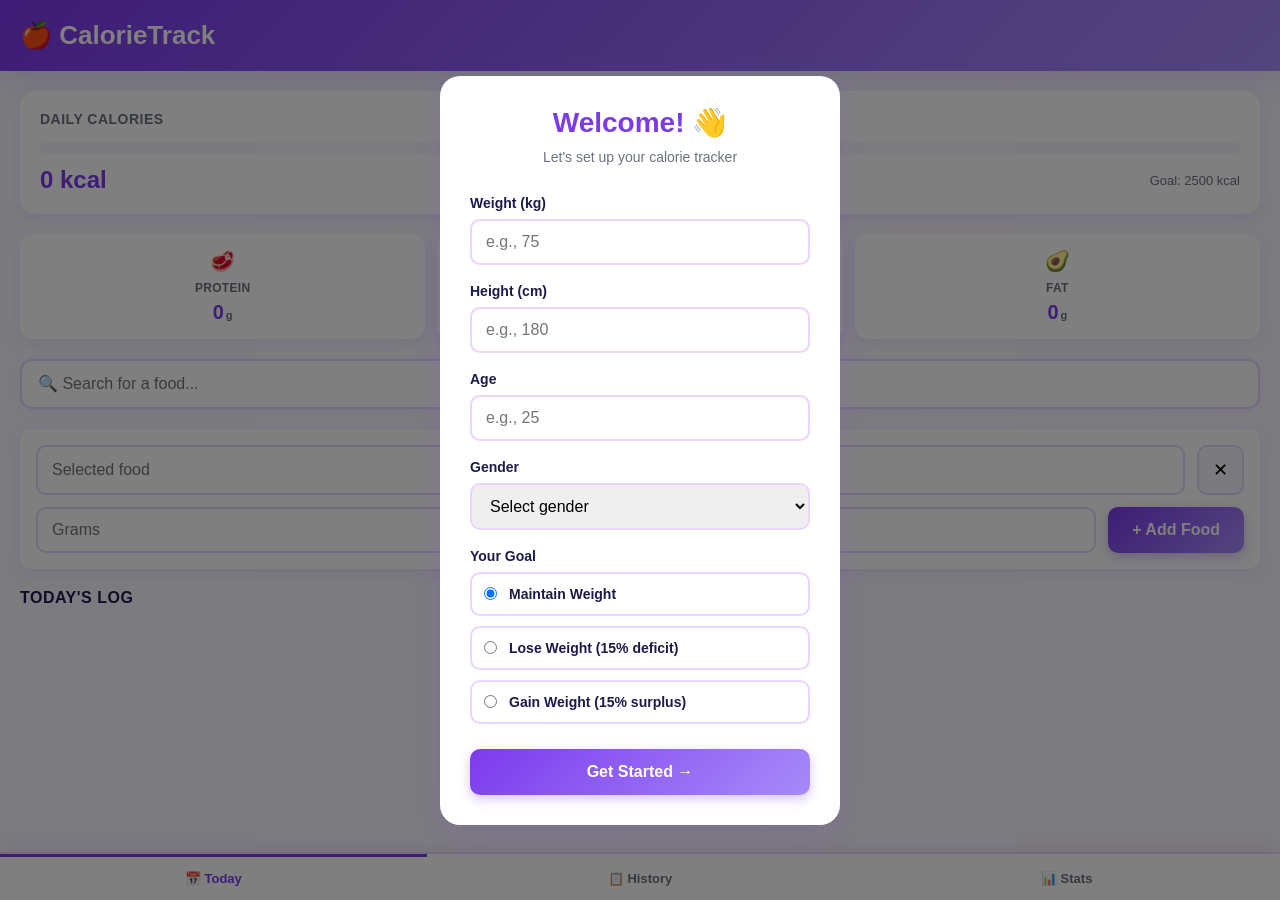
==== index.html @ 13ac5dbd "Move app files to root for GitHub Pages" ====
<!DOCTYPE html>
<html lang="en">
<head>
    <meta charset="UTF-8">
    <meta name="viewport" content="width=device-width, initial-scale=1.0">
    <title>Calorie Tracker</title>
    <link rel="stylesheet" href="css/style.css">
</head>
<body>
    <div class="app-container">
        <!-- Onboarding Modal -->
        <div id="onboardingModal" class="onboarding-modal">
            <div class="onboarding-content">
                <div class="onboarding-header">
                    <h2>Welcome! 👋</h2>
                    <p>Let's set up your calorie tracker</p>
                </div>

                <form id="onboardingForm">
                    <div class="form-group">
                        <label>Weight (kg)</label>
                        <input type="number" id="weight" placeholder="e.g., 75" required min="20" max="300" step="0.1">
                    </div>

                    <div class="form-group">
                        <label>Height (cm)</label>
                        <input type="number" id="height" placeholder="e.g., 180" required min="100" max="250">
                    </div>

                    <div class="form-group">
                        <label>Age</label>
                        <input type="number" id="age" placeholder="e.g., 25" required min="13" max="120">
                    </div>

                    <div class="form-group">
                        <label>Gender</label>
                        <select id="gender" required>
                            <option value="">Select gender</option>
                            <option value="male">Male</option>
                            <option value="female">Female</option>
                        </select>
                    </div>

                    <div class="form-group">
                        <label>Your Goal</label>
                        <div class="goal-options">
                            <div class="goal-option">
                                <input type="radio" id="goal_maintain" name="goal" value="maintain" checked>
                                <label for="goal_maintain">Maintain Weight</label>
                            </div>
                            <div class="goal-option">
                                <input type="radio" id="goal_lose" name="goal" value="lose">
                                <label for="goal_lose">Lose Weight (15% deficit)</label>
                            </div>
                            <div class="goal-option">
                                <input type="radio" id="goal_gain" name="goal" value="gain">
                                <label for="goal_gain">Gain Weight (15% surplus)</label>
                            </div>
                        </div>
                    </div>

                    <div class="onboarding-buttons">
                        <button type="submit" class="btn-primary">Get Started →</button>
                    </div>
                </form>
            </div>
        </div>

        <!-- Header -->
        <header class="header">
            <div>
                <h1>🍎 CalorieTrack</h1>
            </div>
            <span class="date-display" id="dateDisplay"></span>
        </header>

        <!-- Main Content -->
        <main class="main-content">
            <!-- Today Tab -->
            <section id="todayTab" class="tab-content active">
                <!-- Calorie Progress -->
                <div class="calorie-progress-card">
                    <div class="calorie-header">
                        <span class="calorie-label">Daily Calories</span>
                        <span class="calorie-target" id="calorieTarget"></span>
                    </div>
                    <div class="progress-bar-container">
                        <div class="progress-bar" id="progressBar"></div>
                    </div>
                    <div class="calorie-display">
                        <div class="calorie-current" id="caloriesCurrent">0 kcal</div>
                        <div class="calorie-remaining" id="caloriesRemaining">Goal: 2500 kcal</div>
                    </div>
                </div>

                <!-- Macros Container -->
                <div class="macros-container">
                    <div class="macro-card">
                        <div class="macro-icon">🥩</div>
                        <div class="macro-name">Protein</div>
                        <div class="macro-value"><span id="proteinValue">0</span><span class="macro-unit">g</span></div>
                    </div>
                    <div class="macro-card">
                        <div class="macro-icon">🍞</div>
                        <div class="macro-name">Carbs</div>
                        <div class="macro-value"><span id="carbsValue">0</span><span class="macro-unit">g</span></div>
                    </div>
                    <div class="macro-card">
                        <div class="macro-icon">🥑</div>
                        <div class="macro-name">Fat</div>
                        <div class="macro-value"><span id="fatValue">0</span><span class="macro-unit">g</span></div>
                    </div>
                </div>

                <!-- Search and Input -->
                <div class="search-container">
                    <input 
                        type="text" 
                        id="foodSearch" 
                        placeholder="🔍 Search for a food..." 
                        class="search-input"
                        autocomplete="off"
                    >
                    <div id="searchResults" class="search-results hidden"></div>
                </div>

                <div class="input-section">
                    <div class="input-group">
                        <input 
                            type="text" 
                            id="selectedFood" 
                            placeholder="Selected food" 
                            readonly 
                            class="food-input"
                        >
                        <button id="clearFood" class="clear-btn">✕</button>
                    </div>
                    <div class="input-group">
                        <input 
                            type="number" 
                            id="grams" 
                            placeholder="Grams" 
                            class="grams-input"
                            min="1"
                        >
                        <button id="addFoodBtn" class="add-btn">+ Add Food</button>
                    </div>
                </div>

                <!-- Foods List -->
                <div class="foods-list">
                    <h3>Today's Log</h3>
                    <div id="foodsList" class="foods-container"></div>
                </div>
            </section>

            <!-- History Tab -->
            <section id="historyTab" class="tab-content">
                <div id="historyList" class="history-container"></div>
            </section>

            <!-- Statistics Tab -->
            <section id="statisticsTab" class="tab-content">
                <div class="stats-container">
                    <h3>Weekly Average</h3>
                    <div id="statsDisplay" class="stats-display"></div>
                    <canvas id="caloriesChart" class="chart"></canvas>
                </div>
            </section>
        </main>

        <!-- Navigation Tabs -->
        <nav class="nav-tabs">
            <button class="nav-btn active" data-tab="todayTab">📅 Today</button>
            <button class="nav-btn" data-tab="historyTab">📋 History</button>
            <button class="nav-btn" data-tab="statisticsTab">📊 Stats</button>
        </nav>
    </div>

    <script type="module" src="js/app.js"></script>
</body>
</html>
---- css/style.css ----
* {
    margin: 0;
    padding: 0;
    box-sizing: border-box;
}

:root {
    --primary: #7c3aed;
    --primary-light: #a78bfa;
    --primary-dark: #6d28d9;
    --secondary: #6366f1;
    --danger: #ef4444;
    --success: #10b981;
    --light: #f8f7ff;
    --light-bg: #faf7ff;
    --dark: #1e1b4b;
    --text-secondary: #6b7280;
    --border: #e9d5ff;
    --shadow: 0 4px 15px rgba(124, 58, 237, 0.1);
    --shadow-lg: 0 8px 30px rgba(124, 58, 237, 0.15);
}

html, body {
    width: 100%;
    height: 100%;
}

body {
    font-family: -apple-system, BlinkMacSystemFont, 'Segoe UI', Roboto, Oxygen, Ubuntu, Cantarell, sans-serif;
    background: linear-gradient(135deg, var(--light) 0%, var(--light-bg) 100%);
    color: var(--dark);
    overflow: hidden;
}

.app-container {
    width: 100%;
    height: 100vh;
    display: flex;
    flex-direction: column;
    overflow: hidden;
}

/* ===== ONBOARDING MODAL ===== */
.onboarding-modal {
    position: fixed;
    top: 0;
    left: 0;
    right: 0;
    bottom: 0;
    background: rgba(0, 0, 0, 0.5);
    display: flex;
    align-items: center;
    justify-content: center;
    z-index: 1000;
    animation: fadeIn 0.3s ease-in;
}

.onboarding-modal.hidden {
    display: none;
}

.onboarding-content {
    background: white;
    border-radius: 20px;
    padding: 30px;
    max-width: 400px;
    width: 90%;
    box-shadow: var(--shadow-lg);
    animation: slideUp 0.4s ease-out;
}

@keyframes slideUp {
    from {
        transform: translateY(30px);
        opacity: 0;
    }
    to {
        transform: translateY(0);
        opacity: 1;
    }
}

@keyframes fadeIn {
    from { opacity: 0; }
    to { opacity: 1; }
}

.onboarding-header {
    text-align: center;
    margin-bottom: 30px;
}

.onboarding-header h2 {
    font-size: 28px;
    color: var(--primary);
    margin-bottom: 10px;
}

.onboarding-header p {
    color: var(--text-secondary);
    font-size: 14px;
}

.form-group {
    margin-bottom: 18px;
}

.form-group label {
    display: block;
    font-size: 14px;
    font-weight: 600;
    color: var(--dark);
    margin-bottom: 8px;
}

.form-group input,
.form-group select {
    width: 100%;
    padding: 12px 14px;
    border: 2px solid var(--border);
    border-radius: 10px;
    font-size: 16px;
    transition: all 0.3s;
    font-family: inherit;
}

.form-group input:focus,
.form-group select:focus {
    outline: none;
    border-color: var(--primary);
    box-shadow: 0 0 0 3px rgba(124, 58, 237, 0.1);
}

.goal-options {
    display: grid;
    grid-template-columns: 1fr;
    gap: 10px;
    margin-bottom: 20px;
}

.goal-option {
    display: flex;
    align-items: center;
    padding: 12px;
    border: 2px solid var(--border);
    border-radius: 10px;
    cursor: pointer;
    transition: all 0.2s;
}

.goal-option:hover {
    border-color: var(--primary);
    background: var(--light);
}

.goal-option input[type="radio"] {
    width: auto;
    margin-right: 12px;
    cursor: pointer;
}

.goal-option label {
    margin: 0;
    cursor: pointer;
    flex: 1;
}

.onboarding-buttons {
    display: flex;
    gap: 10px;
    margin-top: 25px;
}

.btn-primary,
.btn-secondary {
    flex: 1;
    padding: 14px;
    border: none;
    border-radius: 10px;
    font-size: 16px;
    font-weight: 600;
    cursor: pointer;
    transition: all 0.3s;
}

.btn-primary {
    background: linear-gradient(135deg, var(--primary), var(--primary-light));
    color: white;
    box-shadow: 0 4px 12px rgba(124, 58, 237, 0.3);
}

.btn-primary:hover {
    transform: translateY(-2px);
    box-shadow: 0 6px 20px rgba(124, 58, 237, 0.4);
}

.btn-secondary {
    background: var(--light);
    color: var(--primary);
    border: 2px solid var(--border);
}

.btn-secondary:hover {
    background: var(--light-bg);
}

/* ===== HEADER ===== */
.header {
    background: linear-gradient(135deg, var(--primary) 0%, var(--primary-light) 100%);
    color: white;
    padding: 20px;
    box-shadow: var(--shadow-lg);
    display: flex;
    justify-content: space-between;
    align-items: center;
}

.header h1 {
    font-size: 26px;
    font-weight: 700;
}

.date-display {
    font-size: 13px;
    opacity: 0.9;
    font-weight: 500;
}

.header-actions {
    margin-left: auto;
}

.settings-btn {
    background: rgba(255, 255, 255, 0.2);
    color: white;
    border: none;
    padding: 8px 12px;
    border-radius: 8px;
    cursor: pointer;
    font-size: 18px;
    transition: all 0.2s;
}

.settings-btn:hover {
    background: rgba(255, 255, 255, 0.3);
}

/* ===== MAIN CONTENT ===== */
.main-content {
    flex: 1;
    overflow-y: auto;
    padding: 20px;
    padding-bottom: 80px;
}

.tab-content {
    display: none;
    animation: fadeIn 0.3s ease-in;
}

.tab-content.active {
    display: block;
}

/* ===== CALORIE PROGRESS ===== */
.calorie-progress-card {
    background: white;
    border-radius: 15px;
    padding: 20px;
    margin-bottom: 20px;
    box-shadow: var(--shadow);
}

.calorie-header {
    display: flex;
    justify-content: space-between;
    align-items: center;
    margin-bottom: 15px;
}

.calorie-label {
    font-size: 14px;
    color: var(--text-secondary);
    font-weight: 600;
    text-transform: uppercase;
    letter-spacing: 0.5px;
}

.calorie-target {
    font-size: 12px;
    color: var(--primary);
    font-weight: 600;
}

.progress-bar-container {
    background: var(--light);
    height: 12px;
    border-radius: 10px;
    overflow: hidden;
    margin-bottom: 12px;
}

.progress-bar {
    height: 100%;
    background: linear-gradient(90deg, var(--primary), var(--primary-light));
    border-radius: 10px;
    transition: width 0.4s ease;
    width: 0%;
}

.calorie-display {
    display: flex;
    justify-content: space-between;
    align-items: center;
}

.calorie-current {
    font-size: 24px;
    font-weight: 700;
    color: var(--primary);
}

.calorie-remaining {
    font-size: 13px;
    color: var(--text-secondary);
}

.search-container {
    position: relative;
    margin-bottom: 20px;
}

.search-input {
    width: 100%;
    padding: 14px 16px;
    font-size: 16px;
    border: 2px solid var(--border);
    border-radius: 12px;
    background: white;
    transition: all 0.3s;
    box-shadow: 0 2px 8px rgba(124, 58, 237, 0.05);
}

.search-input:focus {
    outline: none;
    border-color: var(--primary);
    box-shadow: 0 0 0 3px rgba(124, 58, 237, 0.1);
}

.search-results {
    position: absolute;
    top: 100%;
    left: 0;
    right: 0;
    background: white;
    border: 2px solid var(--border);
    border-top: none;
    border-radius: 0 0 12px 12px;
    max-height: 300px;
    overflow-y: auto;
    z-index: 10;
    box-shadow: 0 8px 16px rgba(124, 58, 237, 0.1);
}

.search-results.hidden {
    display: none;
}

.search-result-item {
    padding: 14px 16px;
    border-bottom: 1px solid var(--border);
    cursor: pointer;
    transition: background 0.2s;
}

.search-result-item:last-child {
    border-bottom: none;
}

.search-result-item:hover {
    background: var(--light-bg);
}

.no-results {
    padding: 30px 20px;
    text-align: center;
    color: var(--text-secondary);
    font-size: 14px;
}

.result-name {
    font-weight: 600;
    margin-bottom: 5px;
    color: var(--dark);
}

.result-name strong {
    color: var(--primary);
}

.result-macros {
    font-size: 12px;
    color: var(--text-secondary);
}

/* ===== MACROS LAYOUT ===== */
.macros-container {
    display: grid;
    grid-template-columns: repeat(3, 1fr);
    gap: 12px;
    margin-bottom: 20px;
}

.macro-card {
    background: white;
    border-radius: 12px;
    padding: 15px;
    text-align: center;
    box-shadow: var(--shadow);
    transition: all 0.2s;
}

.macro-card:hover {
    transform: translateY(-2px);
    box-shadow: var(--shadow-lg);
}

.macro-icon {
    font-size: 20px;
    margin-bottom: 8px;
}

.macro-name {
    font-size: 12px;
    color: var(--text-secondary);
    font-weight: 600;
    text-transform: uppercase;
    margin-bottom: 6px;
    letter-spacing: 0.3px;
}

.macro-value {
    font-size: 20px;
    font-weight: 700;
    color: var(--primary);
}

.macro-unit {
    font-size: 11px;
    color: var(--text-secondary);
    margin-left: 2px;
}

/* ===== INPUT SECTION ===== */
.input-section {
    background: white;
    padding: 16px;
    border-radius: 12px;
    margin-bottom: 20px;
    box-shadow: var(--shadow);
}

.input-group {
    display: flex;
    gap: 12px;
    margin-bottom: 12px;
}

.input-group:last-child {
    margin-bottom: 0;
}

.food-input,
.grams-input {
    flex: 1;
    padding: 12px 14px;
    border: 2px solid var(--border);
    border-radius: 10px;
    font-size: 16px;
    background: white;
    transition: all 0.3s;
}

.food-input:focus,
.grams-input:focus {
    outline: none;
    border-color: var(--primary);
    box-shadow: 0 0 0 3px rgba(124, 58, 237, 0.1);
}

.clear-btn {
    padding: 12px 14px;
    background: var(--light);
    border: 2px solid var(--border);
    border-radius: 10px;
    cursor: pointer;
    font-size: 18px;
    transition: all 0.2s;
}

.clear-btn:hover {
    background: #e9d5ff;
    border-color: var(--primary);
}

.add-btn {
    padding: 12px 24px;
    background: linear-gradient(135deg, var(--primary), var(--primary-light));
    color: white;
    border: none;
    border-radius: 10px;
    font-size: 16px;
    font-weight: 600;
    cursor: pointer;
    transition: all 0.3s;
    box-shadow: 0 4px 12px rgba(124, 58, 237, 0.3);
}

.add-btn:hover {
    transform: translateY(-2px);
    box-shadow: 0 6px 20px rgba(124, 58, 237, 0.4);
}

.add-btn:disabled {
    background: var(--border);
    cursor: not-allowed;
    transform: none;
    box-shadow: none;
}

/* ===== FOOD ITEMS ===== */
.foods-list h3 {
    font-size: 16px;
    font-weight: 700;
    margin-bottom: 15px;
    color: var(--dark);
    text-transform: uppercase;
    letter-spacing: 0.5px;
}

.foods-container {
    display: flex;
    flex-direction: column;
    gap: 12px;
}

.food-item {
    background: white;
    padding: 16px;
    border-radius: 12px;
    box-shadow: var(--shadow);
    display: flex;
    justify-content: space-between;
    align-items: center;
    transition: all 0.2s;
}

.food-item:hover {
    transform: translateY(-2px);
    box-shadow: var(--shadow-lg);
}

.food-info {
    flex: 1;
}

.food-name {
    font-weight: 600;
    margin-bottom: 6px;
    color: var(--dark);
}

.food-macros {
    font-size: 12px;
    color: var(--text-secondary);
}

.food-calories {
    font-size: 20px;
    font-weight: 700;
    background: linear-gradient(135deg, var(--primary), var(--primary-light));
    -webkit-background-clip: text;
    -webkit-text-fill-color: transparent;
    background-clip: text;
    min-width: 70px;
    text-align: right;
    margin-right: 12px;
}

.delete-btn {
    background: var(--danger);
    color: white;
    border: none;
    padding: 8px 12px;
    border-radius: 8px;
    cursor: pointer;
    font-size: 14px;
    font-weight: 600;
    transition: all 0.2s;
}

.delete-btn:hover {
    background: #dc2626;
    transform: scale(1.05);
}

.empty-state {
    text-align: center;
    padding: 50px 20px;
    color: var(--text-secondary);
}

.empty-state-icon {
    font-size: 50px;
    margin-bottom: 15px;
    display: block;
}

.empty-state p {
    font-size: 16px;
}

/* ===== TOTALS DISPLAY ===== */
.totals-display {
    display: grid;
    grid-template-columns: repeat(2, 1fr);
    gap: 12px;
    margin-bottom: 20px;
}

.total-card {
    background: white;
    padding: 15px;
    border-radius: 12px;
    box-shadow: var(--shadow);
    text-align: center;
}

.total-label {
    display: block;
    font-size: 12px;
    color: var(--text-secondary);
    margin-bottom: 8px;
    text-transform: uppercase;
    font-weight: 600;
    letter-spacing: 0.3px;
}

.total-value {
    display: block;
    font-size: 24px;
    font-weight: 700;
    background: linear-gradient(135deg, var(--primary), var(--primary-light));
    -webkit-background-clip: text;
    -webkit-text-fill-color: transparent;
    background-clip: text;
}

/* ===== HISTORY ===== */
.history-container {
    display: flex;
    flex-direction: column;
    gap: 15px;
}

.history-day {
    background: white;
    padding: 16px;
    border-radius: 12px;
    box-shadow: var(--shadow);
}

.history-date {
    font-weight: 700;
    color: var(--primary);
    margin-bottom: 8px;
    font-size: 16px;
}

.history-meta {
    font-size: 12px;
    color: var(--text-secondary);
    margin-bottom: 12px;
}

.history-totals {
    display: grid;
    grid-template-columns: repeat(2, 1fr);
    gap: 12px;
    font-size: 14px;
    margin-bottom: 14px;
}

.history-stat {
    padding: 12px;
    background: linear-gradient(135deg, var(--light), var(--light-bg));
    border-radius: 8px;
    border-left: 3px solid var(--primary);
}

.history-stat-label {
    font-size: 12px;
    color: var(--text-secondary);
    margin-bottom: 5px;
}

.history-stat-value {
    font-weight: 700;
    color: var(--dark);
    font-size: 18px;
}

.expand-btn {
    width: 100%;
    padding: 12px;
    background: linear-gradient(135deg, var(--secondary), #4f46e5);
    color: white;
    border: none;
    border-radius: 10px;
    cursor: pointer;
    font-size: 14px;
    font-weight: 600;
    transition: all 0.3s;
}

.expand-btn:hover {
    transform: translateY(-2px);
    box-shadow: 0 4px 12px rgba(99, 102, 241, 0.3);
}

.history-details {
    background: linear-gradient(135deg, var(--light), var(--light-bg));
    border-left: 3px solid var(--primary);
    margin-left: 0;
    margin-top: 10px;
    border-radius: 8px;
}

.history-details.hidden {
    display: none;
}

.history-food-item {
    padding: 14px;
    border-bottom: 1px solid var(--border);
    display: flex;
    justify-content: space-between;
    align-items: center;
}

.history-food-item:last-child {
    border-bottom: none;
}

.history-food-name {
    font-weight: 600;
    color: var(--dark);
    flex: 1;
}

.history-food-macros {
    font-size: 12px;
    color: var(--text-secondary);
    margin-right: 15px;
    flex: 1;
}

.history-food-calories {
    font-weight: 700;
    background: linear-gradient(135deg, var(--primary), var(--primary-light));
    -webkit-background-clip: text;
    -webkit-text-fill-color: transparent;
    background-clip: text;
    min-width: 70px;
    text-align: right;
}

/* ===== STATISTICS ===== */
.stats-container {
    display: flex;
    flex-direction: column;
    gap: 20px;
}

.stats-container h3 {
    font-size: 16px;
    font-weight: 700;
    color: var(--dark);
    text-transform: uppercase;
    letter-spacing: 0.5px;
}

.stats-display {
    background: white;
    padding: 16px;
    border-radius: 12px;
    box-shadow: var(--shadow);
    display: grid;
    grid-template-columns: repeat(2, 1fr);
    gap: 14px;
}

.stat-item {
    text-align: center;
    padding: 12px;
    background: linear-gradient(135deg, var(--light), var(--light-bg));
    border-radius: 10px;
    border-left: 3px solid var(--secondary);
}

.stat-label {
    font-size: 12px;
    color: var(--text-secondary);
    margin-bottom: 8px;
    display: block;
    font-weight: 600;
}

.stat-value {
    font-size: 24px;
    font-weight: 700;
    background: linear-gradient(135deg, var(--secondary), #4f46e5);
    -webkit-background-clip: text;
    -webkit-text-fill-color: transparent;
    background-clip: text;
}

.chart {
    width: 100%;
    max-height: 300px;
    background: white;
    border-radius: 12px;
    box-shadow: var(--shadow);
}

/* ===== NAVIGATION ===== */
.nav-tabs {
    position: fixed;
    bottom: 0;
    left: 0;
    right: 0;
    display: flex;
    background: white;
    border-top: 2px solid var(--border);
    box-shadow: 0 -4px 15px rgba(124, 58, 237, 0.1);
    z-index: 100;
}

.nav-btn {
    flex: 1;
    padding: 14px;
    background: none;
    border: none;
    font-size: 13px;
    cursor: pointer;
    color: var(--text-secondary);
    transition: all 0.3s;
    border-top: 3px solid transparent;
    font-weight: 600;
}

.nav-btn.active {
    color: var(--primary);
    border-top-color: var(--primary);
}

.nav-btn:hover {
    color: var(--primary);
}

/* ===== SCROLLBAR ===== */
::-webkit-scrollbar {
    width: 6px;
}

::-webkit-scrollbar-track {
    background: transparent;
}

::-webkit-scrollbar-thumb {
    background: rgba(124, 58, 237, 0.3);
    border-radius: 3px;
}

::-webkit-scrollbar-thumb:hover {
    background: rgba(124, 58, 237, 0.5);
}

/* ===== MOBILE RESPONSIVE ===== */
@media (max-width: 480px) {
    .header {
        padding: 16px;
    }

    .header h1 {
        font-size: 22px;
    }

    .main-content {
        padding: 16px;
    }

    .onboarding-content {
        padding: 24px;
        border-radius: 16px;
    }

    .calorie-progress-card {
        padding: 16px;
    }

    .macros-container {
        gap: 10px;
    }

    .macro-card {
        padding: 12px;
    }

    .stats-display {
        grid-template-columns: repeat(1, 1fr);
    }

    .input-group {
        gap: 10px;
    }
}

@media (min-width: 768px) {
    .macros-container {
        grid-template-columns: repeat(3, 1fr);
    }

    .stats-display {
        grid-template-columns: repeat(4, 1fr);
    }

    .history-totals {
        grid-template-columns: repeat(4, 1fr);
    }
}
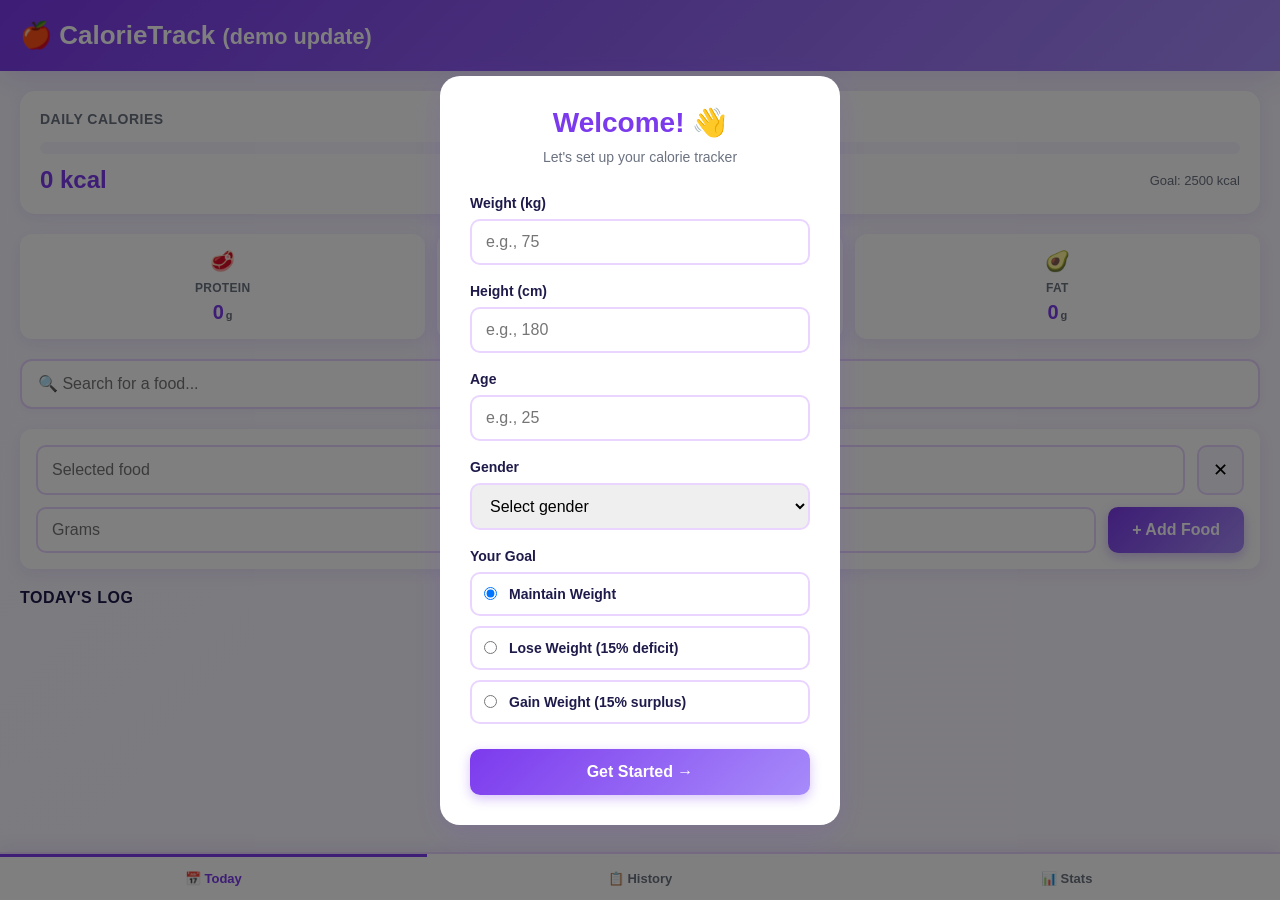
==== commit 0ddf7aa8: "Add demo text to heading" ====
--- a/index.html
+++ b/index.html
@@ -69,7 +69,7 @@
         <!-- Header -->
         <header class="header">
             <div>
-                <h1>🍎 CalorieTrack</h1>
+                <h1>🍎 CalorieTrack <small>(demo update)</small></h1>
             </div>
             <span class="date-display" id="dateDisplay"></span>
         </header>
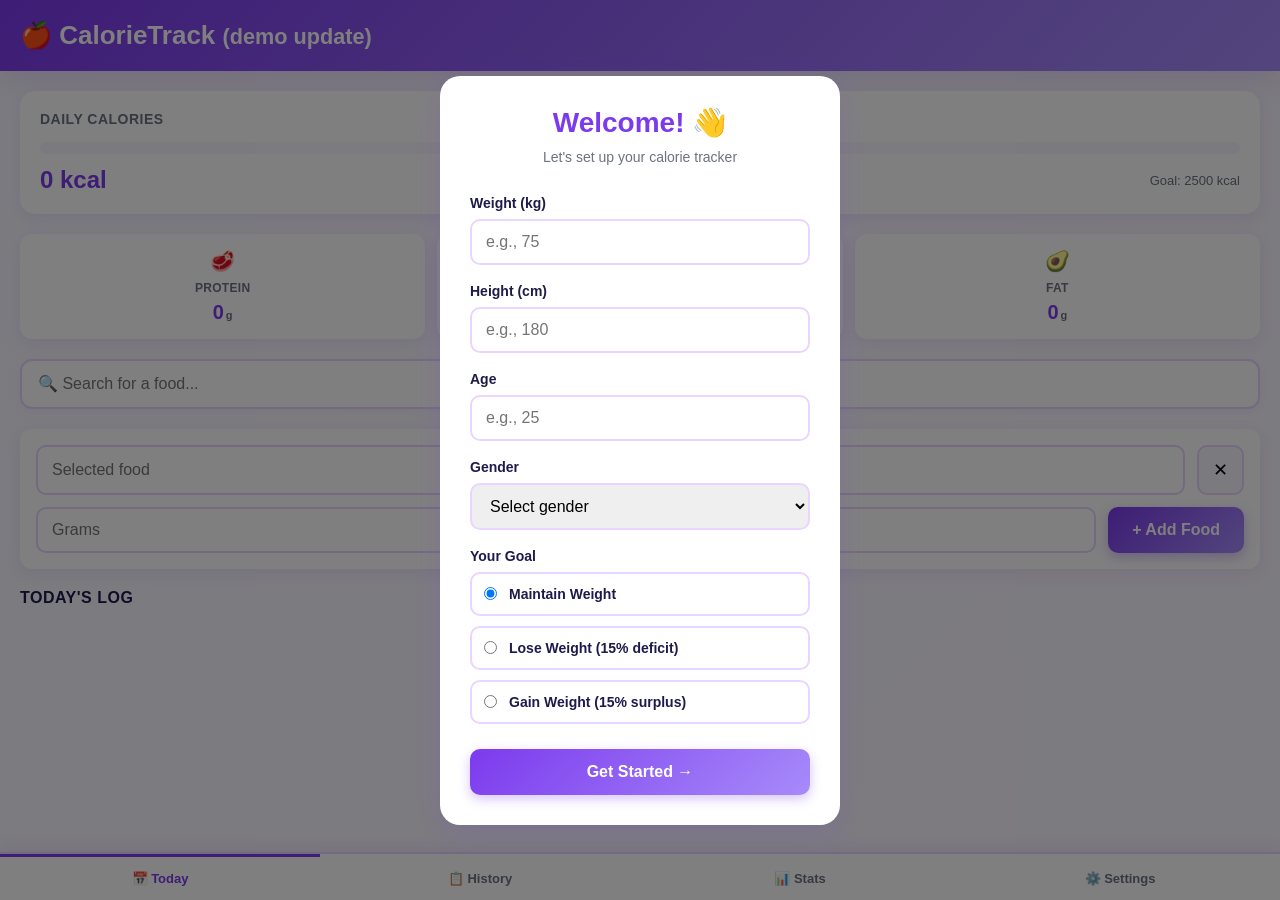
==== commit e7943d01: "Add settings tab and fix history view handlers" ====
--- a/index.html
+++ b/index.html
@@ -167,6 +167,13 @@
                     <canvas id="caloriesChart" class="chart"></canvas>
                 </div>
             </section>
+
+            <!-- Settings Tab -->
+            <section id="settingsTab" class="tab-content">
+                <div id="settingsContainer" class="settings-container">
+                    <!-- form will be injected by JS -->
+                </div>
+            </section>
         </main>
 
         <!-- Navigation Tabs -->
@@ -174,6 +181,7 @@
             <button class="nav-btn active" data-tab="todayTab">📅 Today</button>
             <button class="nav-btn" data-tab="historyTab">📋 History</button>
             <button class="nav-btn" data-tab="statisticsTab">📊 Stats</button>
+            <button class="nav-btn" data-tab="settingsTab">⚙️ Settings</button>
         </nav>
     </div>
 
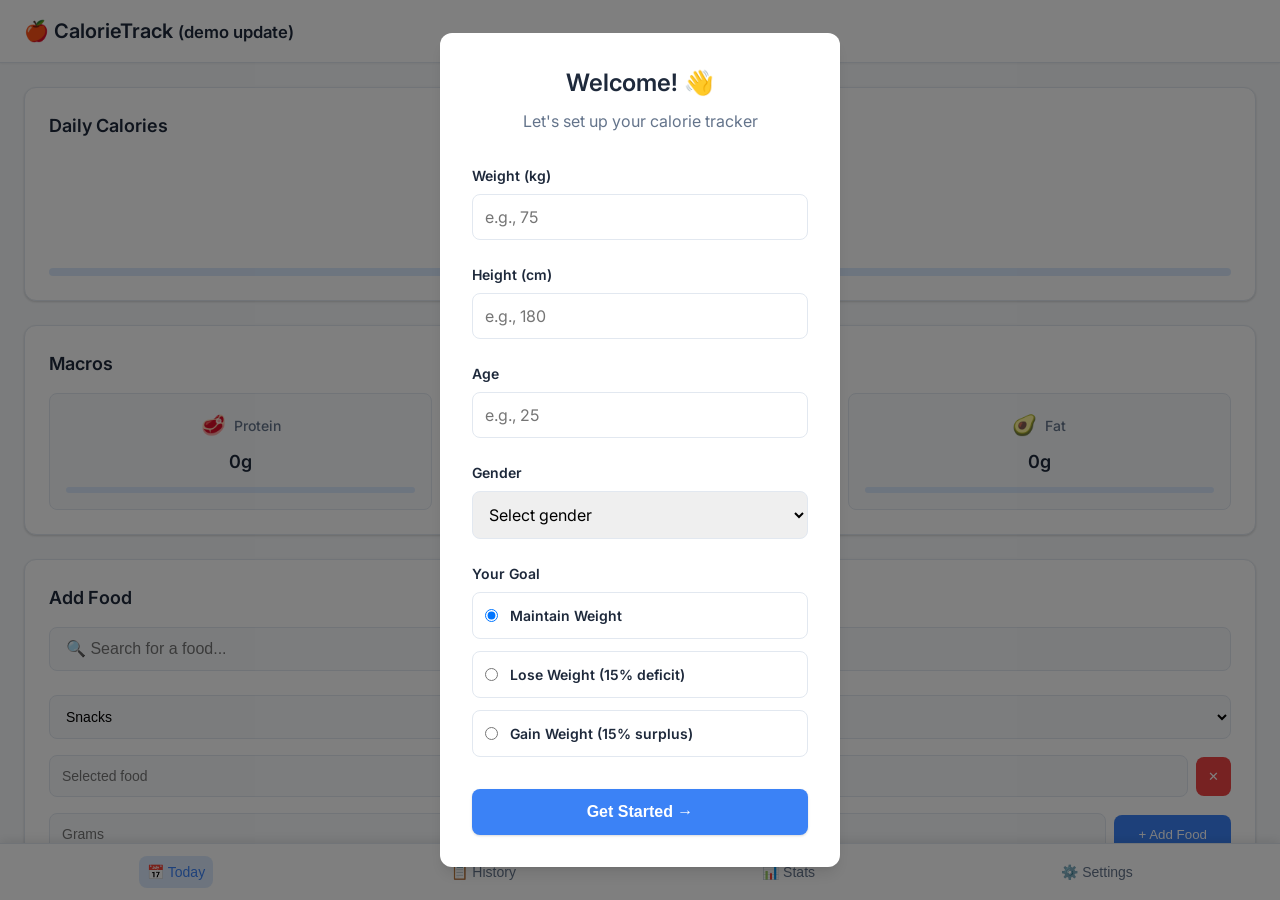
==== commit 73b84f02: "Modernize UI: Add meal categorization, card layouts, progress bars, and clean design" ====
--- a/index.html
+++ b/index.html
@@ -4,6 +4,9 @@
     <meta charset="UTF-8">
     <meta name="viewport" content="width=device-width, initial-scale=1.0">
     <title>Calorie Tracker</title>
+    <link rel="preconnect" href="https://fonts.googleapis.com">
+    <link rel="preconnect" href="https://fonts.gstatic.com" crossorigin>
+    <link href="https://fonts.googleapis.com/css2?family=Inter:wght@300;400;500;600;700&display=swap" rel="stylesheet">
     <link rel="stylesheet" href="css/style.css">
 </head>
 <body>
@@ -78,79 +81,115 @@
         <main class="main-content">
             <!-- Today Tab -->
             <section id="todayTab" class="tab-content active">
-                <!-- Calorie Progress -->
-                <div class="calorie-progress-card">
-                    <div class="calorie-header">
-                        <span class="calorie-label">Daily Calories</span>
-                        <span class="calorie-target" id="calorieTarget"></span>
-                    </div>
-                    <div class="progress-bar-container">
+                <!-- Calorie Progress Card -->
+                <div class="card calorie-card">
+                    <div class="card-header">
+                        <h2>Daily Calories</h2>
+                    </div>
+                    <div class="calorie-display">
+                        <div class="calorie-main">
+                            <span class="calorie-current" id="caloriesCurrent">0</span>
+                            <span class="calorie-unit">kcal</span>
+                        </div>
+                        <div class="calorie-remaining" id="caloriesRemaining">2500 remaining</div>
+                    </div>
+                    <div class="progress-container">
                         <div class="progress-bar" id="progressBar"></div>
                     </div>
-                    <div class="calorie-display">
-                        <div class="calorie-current" id="caloriesCurrent">0 kcal</div>
-                        <div class="calorie-remaining" id="caloriesRemaining">Goal: 2500 kcal</div>
-                    </div>
-                </div>
-
-                <!-- Macros Container -->
-                <div class="macros-container">
-                    <div class="macro-card">
-                        <div class="macro-icon">🥩</div>
-                        <div class="macro-name">Protein</div>
-                        <div class="macro-value"><span id="proteinValue">0</span><span class="macro-unit">g</span></div>
-                    </div>
-                    <div class="macro-card">
-                        <div class="macro-icon">🍞</div>
-                        <div class="macro-name">Carbs</div>
-                        <div class="macro-value"><span id="carbsValue">0</span><span class="macro-unit">g</span></div>
-                    </div>
-                    <div class="macro-card">
-                        <div class="macro-icon">🥑</div>
-                        <div class="macro-name">Fat</div>
-                        <div class="macro-value"><span id="fatValue">0</span><span class="macro-unit">g</span></div>
-                    </div>
-                </div>
-
-                <!-- Search and Input -->
-                <div class="search-container">
-                    <input 
-                        type="text" 
-                        id="foodSearch" 
-                        placeholder="🔍 Search for a food..." 
-                        class="search-input"
-                        autocomplete="off"
-                    >
-                    <div id="searchResults" class="search-results hidden"></div>
-                </div>
-
-                <div class="input-section">
-                    <div class="input-group">
+                </div>
+
+                <!-- Macros Card -->
+                <div class="card macros-card">
+                    <div class="card-header">
+                        <h2>Macros</h2>
+                    </div>
+                    <div class="macros-grid">
+                        <div class="macro-item">
+                            <div class="macro-header">
+                                <span class="macro-icon">🥩</span>
+                                <span class="macro-name">Protein</span>
+                            </div>
+                            <div class="macro-value" id="proteinValue">0g</div>
+                            <div class="macro-progress">
+                                <div class="macro-bar" id="proteinBar"></div>
+                            </div>
+                        </div>
+                        <div class="macro-item">
+                            <div class="macro-header">
+                                <span class="macro-icon">🍞</span>
+                                <span class="macro-name">Carbs</span>
+                            </div>
+                            <div class="macro-value" id="carbsValue">0g</div>
+                            <div class="macro-progress">
+                                <div class="macro-bar" id="carbsBar"></div>
+                            </div>
+                        </div>
+                        <div class="macro-item">
+                            <div class="macro-header">
+                                <span class="macro-icon">🥑</span>
+                                <span class="macro-name">Fat</span>
+                            </div>
+                            <div class="macro-value" id="fatValue">0g</div>
+                            <div class="macro-progress">
+                                <div class="macro-bar" id="fatBar"></div>
+                            </div>
+                        </div>
+                    </div>
+                </div>
+
+                <!-- Food Search Card -->
+                <div class="card search-card">
+                    <div class="card-header">
+                        <h2>Add Food</h2>
+                    </div>
+                    <div class="search-container">
                         <input 
                             type="text" 
-                            id="selectedFood" 
-                            placeholder="Selected food" 
-                            readonly 
-                            class="food-input"
+                            id="foodSearch" 
+                            placeholder="🔍 Search for a food..." 
+                            class="search-input"
+                            autocomplete="off"
                         >
-                        <button id="clearFood" class="clear-btn">✕</button>
-                    </div>
-                    <div class="input-group">
-                        <input 
-                            type="number" 
-                            id="grams" 
-                            placeholder="Grams" 
-                            class="grams-input"
-                            min="1"
-                        >
-                        <button id="addFoodBtn" class="add-btn">+ Add Food</button>
-                    </div>
-                </div>
-
-                <!-- Foods List -->
-                <div class="foods-list">
-                    <h3>Today's Log</h3>
-                    <div id="foodsList" class="foods-container"></div>
+                        <div id="searchResults" class="search-results hidden"></div>
+                    </div>
+                    <div class="add-food-form">
+                        <div class="form-row">
+                            <select id="mealCategory" class="meal-select">
+                                <option value="Breakfast">Breakfast</option>
+                                <option value="Lunch">Lunch</option>
+                                <option value="Dinner">Dinner</option>
+                                <option value="Snacks" selected>Snacks</option>
+                            </select>
+                        </div>
+                        <div class="form-row">
+                            <input 
+                                type="text" 
+                                id="selectedFood" 
+                                placeholder="Selected food" 
+                                readonly 
+                                class="food-input"
+                            >
+                            <button id="clearFood" class="clear-btn">✕</button>
+                        </div>
+                        <div class="form-row">
+                            <input 
+                                type="number" 
+                                id="grams" 
+                                placeholder="Grams" 
+                                class="grams-input"
+                                min="1"
+                            >
+                            <button id="addFoodBtn" class="add-btn">+ Add Food</button>
+                        </div>
+                    </div>
+                </div>
+
+                <!-- Today's Meals -->
+                <div class="meals-section">
+                    <h2>Today's Meals</h2>
+                    <div id="mealsGrid" class="meals-grid">
+                        <!-- Meals will be populated by JavaScript -->
+                    </div>
                 </div>
             </section>
 
--- a/css/style.css
+++ b/css/style.css
@@ -1,3 +1,4 @@
+/* ===== RESET & VARIABLES ===== */
 * {
     margin: 0;
     padding: 0;
@@ -5,31 +6,32 @@
 }
 
 :root {
-    --primary: #7c3aed;
-    --primary-light: #a78bfa;
-    --primary-dark: #6d28d9;
-    --secondary: #6366f1;
+    --bg-primary: #f8fafc;
+    --bg-secondary: #ffffff;
+    --text-primary: #1e293b;
+    --text-secondary: #64748b;
+    --text-muted: #94a3b8;
+    --accent: #3b82f6;
+    --accent-light: #dbeafe;
+    --success: #10b981;
+    --warning: #f59e0b;
     --danger: #ef4444;
-    --success: #10b981;
-    --light: #f8f7ff;
-    --light-bg: #faf7ff;
-    --dark: #1e1b4b;
-    --text-secondary: #6b7280;
-    --border: #e9d5ff;
-    --shadow: 0 4px 15px rgba(124, 58, 237, 0.1);
-    --shadow-lg: 0 8px 30px rgba(124, 58, 237, 0.15);
+    --border: #e2e8f0;
+    --shadow-sm: 0 1px 2px 0 rgba(0, 0, 0, 0.05);
+    --shadow: 0 1px 3px 0 rgba(0, 0, 0, 0.1), 0 1px 2px 0 rgba(0, 0, 0, 0.06);
+    --shadow-lg: 0 10px 15px -3px rgba(0, 0, 0, 0.1), 0 4px 6px -2px rgba(0, 0, 0, 0.05);
+    --radius: 12px;
+    --radius-sm: 8px;
+    --transition: all 0.2s ease;
 }
 
 html, body {
     width: 100%;
     height: 100%;
-}
-
-body {
-    font-family: -apple-system, BlinkMacSystemFont, 'Segoe UI', Roboto, Oxygen, Ubuntu, Cantarell, sans-serif;
-    background: linear-gradient(135deg, var(--light) 0%, var(--light-bg) 100%);
-    color: var(--dark);
-    overflow: hidden;
+    font-family: 'Inter', -apple-system, BlinkMacSystemFont, 'Segoe UI', Roboto, sans-serif;
+    background: var(--bg-primary);
+    color: var(--text-primary);
+    line-height: 1.5;
 }
 
 .app-container {
@@ -52,7 +54,6 @@
     align-items: center;
     justify-content: center;
     z-index: 1000;
-    animation: fadeIn 0.3s ease-in;
 }
 
 .onboarding-modal.hidden {
@@ -60,102 +61,84 @@
 }
 
 .onboarding-content {
-    background: white;
-    border-radius: 20px;
-    padding: 30px;
+    background: var(--bg-secondary);
+    border-radius: var(--radius);
+    padding: 2rem;
     max-width: 400px;
     width: 90%;
     box-shadow: var(--shadow-lg);
-    animation: slideUp 0.4s ease-out;
-}
-
-@keyframes slideUp {
-    from {
-        transform: translateY(30px);
-        opacity: 0;
-    }
-    to {
-        transform: translateY(0);
-        opacity: 1;
-    }
-}
-
-@keyframes fadeIn {
-    from { opacity: 0; }
-    to { opacity: 1; }
 }
 
 .onboarding-header {
     text-align: center;
-    margin-bottom: 30px;
+    margin-bottom: 2rem;
 }
 
 .onboarding-header h2 {
-    font-size: 28px;
-    color: var(--primary);
-    margin-bottom: 10px;
+    font-size: 1.5rem;
+    font-weight: 600;
+    margin-bottom: 0.5rem;
 }
 
 .onboarding-header p {
     color: var(--text-secondary);
-    font-size: 14px;
 }
 
 .form-group {
-    margin-bottom: 18px;
+    margin-bottom: 1.5rem;
 }
 
 .form-group label {
     display: block;
-    font-size: 14px;
-    font-weight: 600;
-    color: var(--dark);
-    margin-bottom: 8px;
+    font-size: 0.875rem;
+    font-weight: 600;
+    color: var(--text-primary);
+    margin-bottom: 0.5rem;
 }
 
 .form-group input,
 .form-group select {
     width: 100%;
-    padding: 12px 14px;
-    border: 2px solid var(--border);
-    border-radius: 10px;
-    font-size: 16px;
-    transition: all 0.3s;
+    padding: 0.75rem;
+    border: 1px solid var(--border);
+    border-radius: var(--radius-sm);
+    font-size: 1rem;
+    transition: var(--transition);
     font-family: inherit;
 }
 
 .form-group input:focus,
 .form-group select:focus {
     outline: none;
-    border-color: var(--primary);
-    box-shadow: 0 0 0 3px rgba(124, 58, 237, 0.1);
+    border-color: var(--accent);
+    box-shadow: 0 0 0 3px rgba(59, 130, 246, 0.1);
 }
 
 .goal-options {
     display: grid;
     grid-template-columns: 1fr;
-    gap: 10px;
-    margin-bottom: 20px;
+    gap: 0.75rem;
+    margin-bottom: 1.5rem;
 }
 
 .goal-option {
     display: flex;
     align-items: center;
-    padding: 12px;
-    border: 2px solid var(--border);
-    border-radius: 10px;
-    cursor: pointer;
-    transition: all 0.2s;
+    padding: 0.75rem;
+    border: 1px solid var(--border);
+    border-radius: var(--radius-sm);
+    cursor: pointer;
+    transition: var(--transition);
 }
 
 .goal-option:hover {
-    border-color: var(--primary);
-    background: var(--light);
+    border-color: var(--accent);
+    background: var(--accent-light);
 }
 
 .goal-option input[type="radio"] {
     width: auto;
-    margin-right: 12px;
+    margin-right: 0.75rem;
     cursor: pointer;
 }
 
@@ -167,62 +150,63 @@
 
 .onboarding-buttons {
     display: flex;
-    gap: 10px;
-    margin-top: 25px;
+    gap: 0.75rem;
+    margin-top: 2rem;
 }
 
 .btn-primary,
 .btn-secondary {
     flex: 1;
-    padding: 14px;
+    padding: 0.875rem;
     border: none;
-    border-radius: 10px;
-    font-size: 16px;
-    font-weight: 600;
-    cursor: pointer;
-    transition: all 0.3s;
+    border-radius: var(--radius-sm);
+    font-size: 1rem;
+    font-weight: 600;
+    cursor: pointer;
+    transition: var(--transition);
 }
 
 .btn-primary {
-    background: linear-gradient(135deg, var(--primary), var(--primary-light));
+    background: var(--accent);
     color: white;
-    box-shadow: 0 4px 12px rgba(124, 58, 237, 0.3);
+    box-shadow: var(--shadow);
 }
 
 .btn-primary:hover {
-    transform: translateY(-2px);
-    box-shadow: 0 6px 20px rgba(124, 58, 237, 0.4);
+    background: #2563eb;
+    box-shadow: var(--shadow-lg);
 }
 
 .btn-secondary {
-    background: var(--light);
-    color: var(--primary);
-    border: 2px solid var(--border);
+    background: var(--bg-primary);
+    color: var(--accent);
+    border: 1px solid var(--border);
 }
 
 .btn-secondary:hover {
-    background: var(--light-bg);
+    background: var(--bg-secondary);
 }
 
 /* ===== HEADER ===== */
 .header {
-    background: linear-gradient(135deg, var(--primary) 0%, var(--primary-light) 100%);
-    color: white;
-    padding: 20px;
-    box-shadow: var(--shadow-lg);
+    padding: 1rem 1.5rem;
+    background: var(--bg-secondary);
+    border-bottom: 1px solid var(--border);
     display: flex;
     justify-content: space-between;
     align-items: center;
+    box-shadow: var(--shadow-sm);
 }
 
 .header h1 {
-    font-size: 26px;
-    font-weight: 700;
+    font-size: 1.25rem;
+    font-weight: 600;
+    color: var(--text-primary);
 }
 
 .date-display {
-    font-size: 13px;
-    opacity: 0.9;
+    font-size: 0.875rem;
+    color: var(--text-secondary);
     font-weight: 500;
 }
 
@@ -231,135 +215,199 @@
 }
 
 .settings-btn {
-    background: rgba(255, 255, 255, 0.2);
+    background: var(--accent-light);
+    color: var(--accent);
+    border: none;
+    padding: 0.5rem;
+    border-radius: var(--radius-sm);
+    cursor: pointer;
+    font-size: 1.125rem;
+    transition: var(--transition);
+}
+
+.settings-btn:hover {
+    background: var(--accent);
     color: white;
-    border: none;
-    padding: 8px 12px;
-    border-radius: 8px;
-    cursor: pointer;
-    font-size: 18px;
-    transition: all 0.2s;
-}
-
-.settings-btn:hover {
-    background: rgba(255, 255, 255, 0.3);
 }
 
 /* ===== MAIN CONTENT ===== */
 .main-content {
     flex: 1;
     overflow-y: auto;
-    padding: 20px;
-    padding-bottom: 80px;
+    padding: 1.5rem;
+    padding-bottom: calc(1.5rem + 80px);
 }
 
 .tab-content {
     display: none;
-    animation: fadeIn 0.3s ease-in;
 }
 
 .tab-content.active {
     display: block;
 }
 
-/* ===== CALORIE PROGRESS ===== */
-.calorie-progress-card {
-    background: white;
-    border-radius: 15px;
-    padding: 20px;
-    margin-bottom: 20px;
+/* ===== CARDS ===== */
+.card {
+    background: var(--bg-secondary);
+    border-radius: var(--radius);
+    padding: 1.5rem;
+    margin-bottom: 1.5rem;
     box-shadow: var(--shadow);
-}
-
-.calorie-header {
-    display: flex;
-    justify-content: space-between;
-    align-items: center;
-    margin-bottom: 15px;
-}
-
-.calorie-label {
-    font-size: 14px;
-    color: var(--text-secondary);
-    font-weight: 600;
-    text-transform: uppercase;
-    letter-spacing: 0.5px;
+    border: 1px solid var(--border);
+}
+
+.card-header {
+    margin-bottom: 1rem;
+}
+
+.card-header h2 {
+    font-size: 1.125rem;
+    font-weight: 600;
+    color: var(--text-primary);
+}
+
+/* ===== CALORIE CARD ===== */
+.calorie-display {
+    text-align: center;
+    margin-bottom: 1.5rem;
+}
+
+.calorie-main {
+    font-size: 2.5rem;
+    font-weight: 700;
+    color: var(--text-primary);
+    margin-bottom: 0.5rem;
+    display: flex;
+    align-items: baseline;
+    justify-content: center;
+    gap: 0.25rem;
+}
+
+.calorie-current {
+    color: var(--accent);
+}
+
+.calorie-separator {
+    color: var(--text-muted);
 }
 
 .calorie-target {
-    font-size: 12px;
-    color: var(--primary);
-    font-weight: 600;
-}
-
-.progress-bar-container {
-    background: var(--light);
-    height: 12px;
-    border-radius: 10px;
+    color: var(--text-secondary);
+}
+
+.calorie-unit {
+    font-size: 1rem;
+    font-weight: 500;
+    color: var(--text-secondary);
+}
+
+.calorie-remaining {
+    font-size: 0.875rem;
+    color: var(--text-secondary);
+    font-weight: 500;
+}
+
+.progress-container {
+    width: 100%;
+    height: 8px;
+    background: var(--accent-light);
+    border-radius: 4px;
     overflow: hidden;
-    margin-bottom: 12px;
 }
 
 .progress-bar {
     height: 100%;
-    background: linear-gradient(90deg, var(--primary), var(--primary-light));
-    border-radius: 10px;
-    transition: width 0.4s ease;
+    background: linear-gradient(90deg, var(--accent), #60a5fa);
+    border-radius: 4px;
     width: 0%;
-}
-
-.calorie-display {
-    display: flex;
-    justify-content: space-between;
+    transition: width 0.3s ease;
+}
+
+/* ===== MACROS CARD ===== */
+.macros-grid {
+    display: grid;
+    grid-template-columns: 1fr 1fr 1fr;
+    gap: 1rem;
+}
+
+.macro-item {
+    text-align: center;
+    padding: 1rem;
+    background: var(--bg-primary);
+    border-radius: var(--radius-sm);
+    border: 1px solid var(--border);
+}
+
+.macro-header {
+    display: flex;
     align-items: center;
-}
-
-.calorie-current {
-    font-size: 24px;
-    font-weight: 700;
-    color: var(--primary);
-}
-
-.calorie-remaining {
-    font-size: 13px;
-    color: var(--text-secondary);
-}
-
+    justify-content: center;
+    gap: 0.5rem;
+    margin-bottom: 0.5rem;
+}
+
+.macro-icon {
+    font-size: 1.25rem;
+}
+
+.macro-name {
+    font-size: 0.875rem;
+    font-weight: 500;
+    color: var(--text-secondary);
+}
+
+.macro-value {
+    font-size: 1.125rem;
+    font-weight: 600;
+    color: var(--text-primary);
+    margin-bottom: 0.75rem;
+}
+
+.macro-progress {
+    width: 100%;
+    height: 6px;
+    background: var(--accent-light);
+    border-radius: 3px;
+    overflow: hidden;
+}
+
+.macro-bar {
+    height: 100%;
+    background: linear-gradient(90deg, var(--accent), #60a5fa);
+    border-radius: 3px;
+    width: 0%;
+    transition: width 0.3s ease;
+}
+
+/* ===== SEARCH CARD ===== */
 .search-container {
-    position: relative;
-    margin-bottom: 20px;
+    margin-bottom: 1.5rem;
 }
 
 .search-input {
     width: 100%;
-    padding: 14px 16px;
-    font-size: 16px;
-    border: 2px solid var(--border);
-    border-radius: 12px;
-    background: white;
-    transition: all 0.3s;
-    box-shadow: 0 2px 8px rgba(124, 58, 237, 0.05);
+    padding: 0.75rem 1rem;
+    border: 1px solid var(--border);
+    border-radius: var(--radius-sm);
+    font-size: 1rem;
+    background: var(--bg-primary);
+    transition: var(--transition);
 }
 
 .search-input:focus {
     outline: none;
-    border-color: var(--primary);
-    box-shadow: 0 0 0 3px rgba(124, 58, 237, 0.1);
+    border-color: var(--accent);
+    box-shadow: 0 0 0 3px rgba(59, 130, 246, 0.1);
 }
 
 .search-results {
-    position: absolute;
-    top: 100%;
-    left: 0;
-    right: 0;
-    background: white;
-    border: 2px solid var(--border);
-    border-top: none;
-    border-radius: 0 0 12px 12px;
-    max-height: 300px;
+    margin-top: 0.5rem;
+    max-height: 200px;
     overflow-y: auto;
-    z-index: 10;
-    box-shadow: 0 8px 16px rgba(124, 58, 237, 0.1);
+    border: 1px solid var(--border);
+    border-radius: var(--radius-sm);
+    background: var(--bg-secondary);
+    box-shadow: var(--shadow);
 }
 
 .search-results.hidden {
@@ -367,10 +415,10 @@
 }
 
 .search-result-item {
-    padding: 14px 16px;
+    padding: 0.75rem 1rem;
     border-bottom: 1px solid var(--border);
     cursor: pointer;
-    transition: background 0.2s;
+    transition: var(--transition);
 }
 
 .search-result-item:last-child {
@@ -378,269 +426,290 @@
 }
 
 .search-result-item:hover {
-    background: var(--light-bg);
+    background: var(--bg-primary);
 }
 
 .no-results {
-    padding: 30px 20px;
+    padding: 2rem;
     text-align: center;
     color: var(--text-secondary);
-    font-size: 14px;
+    font-size: 0.875rem;
 }
 
 .result-name {
     font-weight: 600;
-    margin-bottom: 5px;
-    color: var(--dark);
+    margin-bottom: 0.25rem;
+    color: var(--text-primary);
 }
 
 .result-name strong {
-    color: var(--primary);
+    color: var(--accent);
 }
 
 .result-macros {
-    font-size: 12px;
-    color: var(--text-secondary);
-}
-
-/* ===== MACROS LAYOUT ===== */
-.macros-container {
-    display: grid;
-    grid-template-columns: repeat(3, 1fr);
-    gap: 12px;
-    margin-bottom: 20px;
-}
-
-.macro-card {
-    background: white;
-    border-radius: 12px;
-    padding: 15px;
-    text-align: center;
-    box-shadow: var(--shadow);
-    transition: all 0.2s;
-}
-
-.macro-card:hover {
-    transform: translateY(-2px);
-    box-shadow: var(--shadow-lg);
-}
-
-.macro-icon {
-    font-size: 20px;
-    margin-bottom: 8px;
-}
-
-.macro-name {
-    font-size: 12px;
-    color: var(--text-secondary);
-    font-weight: 600;
-    text-transform: uppercase;
-    margin-bottom: 6px;
-    letter-spacing: 0.3px;
-}
-
-.macro-value {
-    font-size: 20px;
-    font-weight: 700;
-    color: var(--primary);
-}
-
-.macro-unit {
-    font-size: 11px;
-    color: var(--text-secondary);
-    margin-left: 2px;
-}
-
-/* ===== INPUT SECTION ===== */
-.input-section {
-    background: white;
-    padding: 16px;
-    border-radius: 12px;
-    margin-bottom: 20px;
-    box-shadow: var(--shadow);
-}
-
-.input-group {
-    display: flex;
-    gap: 12px;
-    margin-bottom: 12px;
-}
-
-.input-group:last-child {
-    margin-bottom: 0;
-}
-
-.food-input,
+    font-size: 0.75rem;
+    color: var(--text-secondary);
+}
+
+.add-food-form {
+    display: flex;
+    flex-direction: column;
+    gap: 1rem;
+}
+
+.form-row {
+    display: flex;
+    gap: 0.5rem;
+    align-items: center;
+}
+
+.meal-select {
+    flex: 1;
+    padding: 0.75rem;
+    border: 1px solid var(--border);
+    border-radius: var(--radius-sm);
+    background: var(--bg-primary);
+    font-size: 0.875rem;
+}
+
+.food-input {
+    flex: 1;
+    padding: 0.75rem;
+    border: 1px solid var(--border);
+    border-radius: var(--radius-sm);
+    background: var(--bg-primary);
+    font-size: 0.875rem;
+}
+
+.clear-btn {
+    padding: 0.75rem;
+    background: var(--danger);
+    color: white;
+    border: none;
+    border-radius: var(--radius-sm);
+    cursor: pointer;
+    transition: var(--transition);
+}
+
+.clear-btn:hover {
+    background: #dc2626;
+}
+
 .grams-input {
     flex: 1;
-    padding: 12px 14px;
-    border: 2px solid var(--border);
-    border-radius: 10px;
-    font-size: 16px;
-    background: white;
-    transition: all 0.3s;
-}
-
-.food-input:focus,
-.grams-input:focus {
-    outline: none;
-    border-color: var(--primary);
-    box-shadow: 0 0 0 3px rgba(124, 58, 237, 0.1);
-}
-
-.clear-btn {
-    padding: 12px 14px;
-    background: var(--light);
-    border: 2px solid var(--border);
-    border-radius: 10px;
-    cursor: pointer;
-    font-size: 18px;
-    transition: all 0.2s;
-}
-
-.clear-btn:hover {
-    background: #e9d5ff;
-    border-color: var(--primary);
+    padding: 0.75rem;
+    border: 1px solid var(--border);
+    border-radius: var(--radius-sm);
+    background: var(--bg-primary);
+    font-size: 0.875rem;
 }
 
 .add-btn {
-    padding: 12px 24px;
-    background: linear-gradient(135deg, var(--primary), var(--primary-light));
+    padding: 0.75rem 1.5rem;
+    background: var(--accent);
     color: white;
     border: none;
-    border-radius: 10px;
-    font-size: 16px;
-    font-weight: 600;
-    cursor: pointer;
-    transition: all 0.3s;
-    box-shadow: 0 4px 12px rgba(124, 58, 237, 0.3);
+    border-radius: var(--radius-sm);
+    font-weight: 500;
+    cursor: pointer;
+    transition: var(--transition);
 }
 
 .add-btn:hover {
-    transform: translateY(-2px);
-    box-shadow: 0 6px 20px rgba(124, 58, 237, 0.4);
+    background: #2563eb;
 }
 
 .add-btn:disabled {
     background: var(--border);
     cursor: not-allowed;
-    transform: none;
-    box-shadow: none;
-}
-
-/* ===== FOOD ITEMS ===== */
-.foods-list h3 {
-    font-size: 16px;
-    font-weight: 700;
-    margin-bottom: 15px;
-    color: var(--dark);
-    text-transform: uppercase;
-    letter-spacing: 0.5px;
-}
-
-.foods-container {
+}
+
+/* ===== MEALS SECTION ===== */
+.meals-section h2 {
+    font-size: 1.125rem;
+    font-weight: 600;
+    color: var(--text-primary);
+    margin-bottom: 1rem;
+}
+
+.meals-grid {
+    display: grid;
+    gap: 1rem;
+}
+
+.meal-card {
+    background: var(--bg-secondary);
+    border-radius: var(--radius);
+    padding: 1rem;
+    box-shadow: var(--shadow);
+    border: 1px solid var(--border);
+}
+
+.meal-header {
+    display: flex;
+    align-items: center;
+    justify-content: space-between;
+    margin-bottom: 0.75rem;
+}
+
+.meal-icon {
+    font-size: 1.25rem;
+}
+
+.meal-name {
+    font-weight: 600;
+    color: var(--text-primary);
+}
+
+.meal-calories {
+    font-size: 0.875rem;
+    color: var(--text-secondary);
+    font-weight: 500;
+}
+
+.meal-foods {
     display: flex;
     flex-direction: column;
-    gap: 12px;
-}
-
-.food-item {
-    background: white;
-    padding: 16px;
-    border-radius: 12px;
-    box-shadow: var(--shadow);
+    gap: 0.5rem;
+}
+
+.meal-food-item {
     display: flex;
     justify-content: space-between;
     align-items: center;
-    transition: all 0.2s;
-}
-
-.food-item:hover {
-    transform: translateY(-2px);
-    box-shadow: var(--shadow-lg);
-}
-
-.food-info {
-    flex: 1;
-}
-
-.food-name {
-    font-weight: 600;
-    margin-bottom: 6px;
-    color: var(--dark);
-}
-
-.food-macros {
-    font-size: 12px;
-    color: var(--text-secondary);
-}
-
-.food-calories {
-    font-size: 20px;
-    font-weight: 700;
-    background: linear-gradient(135deg, var(--primary), var(--primary-light));
-    -webkit-background-clip: text;
-    -webkit-text-fill-color: transparent;
-    background-clip: text;
-    min-width: 70px;
-    text-align: right;
-    margin-right: 12px;
+    padding: 0.5rem;
+    background: var(--bg-primary);
+    border-radius: var(--radius-sm);
+    border: 1px solid var(--border);
+}
+
+.meal-food-name {
+    font-size: 0.875rem;
+    font-weight: 500;
+    color: var(--text-primary);
+}
+
+.meal-food-macros {
+    font-size: 0.75rem;
+    color: var(--text-secondary);
+}
+
+.meal-food-calories {
+    font-size: 0.875rem;
+    font-weight: 600;
+    color: var(--accent);
 }
 
 .delete-btn {
     background: var(--danger);
     color: white;
     border: none;
-    padding: 8px 12px;
-    border-radius: 8px;
-    cursor: pointer;
-    font-size: 14px;
-    font-weight: 600;
-    transition: all 0.2s;
+    border-radius: var(--radius-sm);
+    padding: 0.25rem 0.5rem;
+    font-size: 0.75rem;
+    cursor: pointer;
+    transition: var(--transition);
 }
 
 .delete-btn:hover {
     background: #dc2626;
-    transform: scale(1.05);
+}
+
+/* ===== FOOD ITEMS ===== */
+.foods-list h3 {
+    font-size: 1rem;
+    font-weight: 600;
+    margin-bottom: 1rem;
+    color: var(--text-primary);
+    text-transform: uppercase;
+    letter-spacing: 0.5px;
+}
+
+.foods-container {
+    display: flex;
+    flex-direction: column;
+    gap: 0.75rem;
+}
+
+.food-item {
+    background: var(--bg-secondary);
+    padding: 1rem;
+    border-radius: var(--radius);
+    box-shadow: var(--shadow);
+    display: flex;
+    justify-content: space-between;
+    align-items: center;
+    transition: var(--transition);
+    border: 1px solid var(--border);
+}
+
+.food-item:hover {
+    transform: translateY(-2px);
+    box-shadow: var(--shadow-lg);
+}
+
+.food-info {
+    flex: 1;
+}
+
+.food-name {
+    font-weight: 600;
+    margin-bottom: 0.25rem;
+    color: var(--text-primary);
+}
+
+.food-macros {
+    font-size: 0.75rem;
+    color: var(--text-secondary);
+}
+
+.food-calories {
+    font-size: 1.125rem;
+    font-weight: 700;
+    color: var(--accent);
+    min-width: 70px;
+    text-align: right;
+    margin-right: 0.75rem;
 }
 
 .empty-state {
     text-align: center;
-    padding: 50px 20px;
+    padding: 2rem;
     color: var(--text-secondary);
 }
 
 .empty-state-icon {
-    font-size: 50px;
-    margin-bottom: 15px;
+    font-size: 3rem;
+    margin-bottom: 1rem;
     display: block;
 }
 
 .empty-state p {
-    font-size: 16px;
+    font-size: 0.875rem;
 }
 
 /* ===== TOTALS DISPLAY ===== */
 .totals-display {
     display: grid;
     grid-template-columns: repeat(2, 1fr);
-    gap: 12px;
-    margin-bottom: 20px;
+    gap: 0.75rem;
+    margin-bottom: 1.5rem;
 }
 
 .total-card {
-    background: white;
-    padding: 15px;
-    border-radius: 12px;
+    background: var(--bg-secondary);
+    padding: 1rem;
+    border-radius: var(--radius);
     box-shadow: var(--shadow);
     text-align: center;
+    border: 1px solid var(--border);
 }
 
 .total-label {
     display: block;
-    font-size: 12px;
-    color: var(--text-secondary);
-    margin-bottom: 8px;
+    font-size: 0.75rem;
+    color: var(--text-secondary);
+    margin-bottom: 0.5rem;
     text-transform: uppercase;
     font-weight: 600;
     letter-spacing: 0.3px;
@@ -648,92 +717,89 @@
 
 .total-value {
     display: block;
-    font-size: 24px;
+    font-size: 1.5rem;
     font-weight: 700;
-    background: linear-gradient(135deg, var(--primary), var(--primary-light));
-    -webkit-background-clip: text;
-    -webkit-text-fill-color: transparent;
-    background-clip: text;
+    color: var(--accent);
 }
 
 /* ===== HISTORY ===== */
 .history-container {
     display: flex;
     flex-direction: column;
-    gap: 15px;
+    gap: 1rem;
 }
 
 .history-day {
-    background: white;
-    padding: 16px;
-    border-radius: 12px;
+    background: var(--bg-secondary);
+    padding: 1rem;
+    border-radius: var(--radius);
     box-shadow: var(--shadow);
+    border: 1px solid var(--border);
 }
 
 .history-date {
     font-weight: 700;
-    color: var(--primary);
-    margin-bottom: 8px;
-    font-size: 16px;
+    color: var(--accent);
+    margin-bottom: 0.5rem;
+    font-size: 1rem;
 }
 
 .history-meta {
-    font-size: 12px;
-    color: var(--text-secondary);
-    margin-bottom: 12px;
+    font-size: 0.75rem;
+    color: var(--text-secondary);
+    margin-bottom: 0.75rem;
 }
 
 .history-totals {
     display: grid;
     grid-template-columns: repeat(2, 1fr);
-    gap: 12px;
-    font-size: 14px;
-    margin-bottom: 14px;
+    gap: 0.75rem;
+    font-size: 0.875rem;
+    margin-bottom: 1rem;
 }
 
 .history-stat {
-    padding: 12px;
-    background: linear-gradient(135deg, var(--light), var(--light-bg));
-    border-radius: 8px;
-    border-left: 3px solid var(--primary);
+    padding: 0.75rem;
+    background: var(--bg-primary);
+    border-radius: var(--radius-sm);
+    border-left: 3px solid var(--accent);
 }
 
 .history-stat-label {
-    font-size: 12px;
-    color: var(--text-secondary);
-    margin-bottom: 5px;
+    font-size: 0.75rem;
+    color: var(--text-secondary);
+    margin-bottom: 0.25rem;
 }
 
 .history-stat-value {
     font-weight: 700;
-    color: var(--dark);
-    font-size: 18px;
+    color: var(--text-primary);
+    font-size: 1.125rem;
 }
 
 .expand-btn {
     width: 100%;
-    padding: 12px;
-    background: linear-gradient(135deg, var(--secondary), #4f46e5);
+    padding: 0.75rem;
+    background: var(--accent);
     color: white;
     border: none;
-    border-radius: 10px;
-    cursor: pointer;
-    font-size: 14px;
-    font-weight: 600;
-    transition: all 0.3s;
+    border-radius: var(--radius-sm);
+    cursor: pointer;
+    font-size: 0.875rem;
+    font-weight: 600;
+    transition: var(--transition);
 }
 
 .expand-btn:hover {
-    transform: translateY(-2px);
-    box-shadow: 0 4px 12px rgba(99, 102, 241, 0.3);
+    background: #2563eb;
 }
 
 .history-details {
-    background: linear-gradient(135deg, var(--light), var(--light-bg));
-    border-left: 3px solid var(--primary);
+    background: var(--bg-primary);
+    border-left: 3px solid var(--accent);
     margin-left: 0;
-    margin-top: 10px;
-    border-radius: 8px;
+    margin-top: 0.75rem;
+    border-radius: var(--radius-sm);
 }
 
 .history-details.hidden {
@@ -741,7 +807,7 @@
 }
 
 .history-food-item {
-    padding: 14px;
+    padding: 0.875rem;
     border-bottom: 1px solid var(--border);
     display: flex;
     justify-content: space-between;
@@ -754,23 +820,20 @@
 
 .history-food-name {
     font-weight: 600;
-    color: var(--dark);
+    color: var(--text-primary);
     flex: 1;
 }
 
 .history-food-macros {
-    font-size: 12px;
-    color: var(--text-secondary);
-    margin-right: 15px;
+    font-size: 0.75rem;
+    color: var(--text-secondary);
+    margin-right: 1rem;
     flex: 1;
 }
 
 .history-food-calories {
     font-weight: 700;
-    background: linear-gradient(135deg, var(--primary), var(--primary-light));
-    -webkit-background-clip: text;
-    -webkit-text-fill-color: transparent;
-    background-clip: text;
+    color: var(--accent);
     min-width: 70px;
     text-align: right;
 }
@@ -779,58 +842,57 @@
 .stats-container {
     display: flex;
     flex-direction: column;
-    gap: 20px;
+    gap: 1.5rem;
 }
 
 .stats-container h3 {
-    font-size: 16px;
-    font-weight: 700;
-    color: var(--dark);
+    font-size: 1rem;
+    font-weight: 600;
+    color: var(--text-primary);
     text-transform: uppercase;
     letter-spacing: 0.5px;
 }
 
 .stats-display {
-    background: white;
-    padding: 16px;
-    border-radius: 12px;
+    background: var(--bg-secondary);
+    padding: 1rem;
+    border-radius: var(--radius);
     box-shadow: var(--shadow);
     display: grid;
     grid-template-columns: repeat(2, 1fr);
-    gap: 14px;
+    gap: 1rem;
+    border: 1px solid var(--border);
 }
 
 .stat-item {
     text-align: center;
-    padding: 12px;
-    background: linear-gradient(135deg, var(--light), var(--light-bg));
-    border-radius: 10px;
-    border-left: 3px solid var(--secondary);
+    padding: 0.75rem;
+    background: var(--bg-primary);
+    border-radius: var(--radius-sm);
+    border-left: 3px solid var(--accent);
 }
 
 .stat-label {
-    font-size: 12px;
-    color: var(--text-secondary);
-    margin-bottom: 8px;
+    font-size: 0.75rem;
+    color: var(--text-secondary);
+    margin-bottom: 0.5rem;
     display: block;
     font-weight: 600;
 }
 
 .stat-value {
-    font-size: 24px;
+    font-size: 1.5rem;
     font-weight: 700;
-    background: linear-gradient(135deg, var(--secondary), #4f46e5);
-    -webkit-background-clip: text;
-    -webkit-text-fill-color: transparent;
-    background-clip: text;
+    color: var(--accent);
 }
 
 .chart {
     width: 100%;
     max-height: 300px;
-    background: white;
-    border-radius: 12px;
+    background: var(--bg-secondary);
+    border-radius: var(--radius);
     box-shadow: var(--shadow);
+    border: 1px solid var(--border);
 }
 
 /* ===== NAVIGATION ===== */
@@ -839,33 +901,36 @@
     bottom: 0;
     left: 0;
     right: 0;
-    display: flex;
-    background: white;
-    border-top: 2px solid var(--border);
-    box-shadow: 0 -4px 15px rgba(124, 58, 237, 0.1);
-    z-index: 100;
+    background: var(--bg-secondary);
+    border-top: 1px solid var(--border);
+    padding: 0.75rem 1.5rem;
+    display: flex;
+    justify-content: space-around;
+    box-shadow: 0 -2px 10px rgba(0, 0, 0, 0.1);
 }
 
 .nav-btn {
-    flex: 1;
-    padding: 14px;
     background: none;
     border: none;
-    font-size: 13px;
-    cursor: pointer;
-    color: var(--text-secondary);
-    transition: all 0.3s;
-    border-top: 3px solid transparent;
-    font-weight: 600;
+    padding: 0.5rem;
+    font-size: 0.875rem;
+    color: var(--text-secondary);
+    cursor: pointer;
+    transition: var(--transition);
+    border-radius: var(--radius-sm);
+    display: flex;
+    flex-direction: column;
+    align-items: center;
+    gap: 0.25rem;
 }
 
 .nav-btn.active {
-    color: var(--primary);
-    border-top-color: var(--primary);
+    color: var(--accent);
+    background: var(--accent-light);
 }
 
 .nav-btn:hover {
-    color: var(--primary);
+    color: var(--accent);
 }
 
 /* ===== SCROLLBAR ===== */
@@ -878,57 +943,45 @@
 }
 
 ::-webkit-scrollbar-thumb {
-    background: rgba(124, 58, 237, 0.3);
+    background: rgba(59, 130, 246, 0.3);
     border-radius: 3px;
 }
 
 ::-webkit-scrollbar-thumb:hover {
-    background: rgba(124, 58, 237, 0.5);
-}
-
-/* ===== MOBILE RESPONSIVE ===== */
+    background: rgba(59, 130, 246, 0.5);
+}
+
+/* ===== RESPONSIVE ===== */
 @media (max-width: 480px) {
-    .header {
-        padding: 16px;
+    .main-content {
+        padding: 1rem;
     }
 
-    .header h1 {
-        font-size: 22px;
+    .card {
+        padding: 1rem;
     }
 
-    .main-content {
-        padding: 16px;
+    .macros-grid {
+        grid-template-columns: 1fr;
+        gap: 0.75rem;
     }
 
-    .onboarding-content {
-        padding: 24px;
-        border-radius: 16px;
+    .calorie-main {
+        font-size: 2rem;
     }
 
-    .calorie-progress-card {
-        padding: 16px;
+    .stats-display {
+        grid-template-columns: 1fr;
     }
 
-    .macros-container {
-        gap: 10px;
+    .history-totals {
+        grid-template-columns: 1fr;
     }
-
-    .macro-card {
-        padding: 12px;
-    }
-
-    .stats-display {
-        grid-template-columns: repeat(1, 1fr);
-    }
-
-    .input-group {
-        gap: 10px;
-    }
 }
 
 @media (min-width: 768px) {
-    .macros-container {
-        grid-template-columns: repeat(3, 1fr);
+    .macros-grid {
+        grid-template-columns: 1fr 1fr 1fr;
     }
 
     .stats-display {
